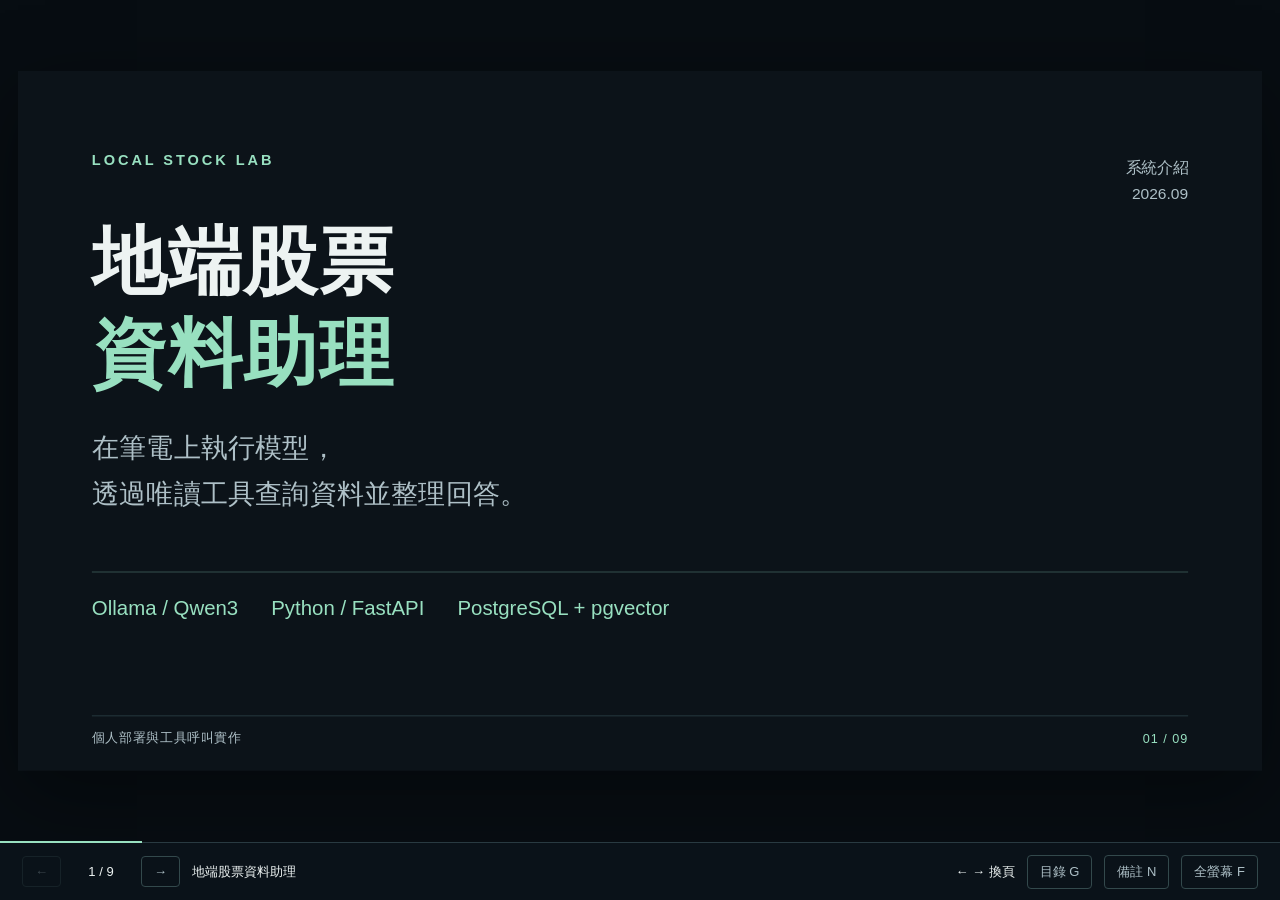
==== assets/system-slides.html @ 60985828 "Update slides for local PostgreSQL pgvector" ====
<!doctype html>
<html lang="zh-Hant">
<head>
<meta charset="utf-8">
<meta name="viewport" content="width=device-width, initial-scale=1">
<meta name="description" content="Local Stock Lab 系統介紹：地端模型、本機 PostgreSQL 快照、工具呼叫與實測結果。">
<title>Local Stock Lab｜系統介紹</title>
<style>
:root{color-scheme:dark;--bg:#0c1319;--surface:#121f27;--ink:#edf3f2;--muted:#aec0c7;--green:#98e0c0;--line:#36504e;--gold:#f2d093}
*{box-sizing:border-box}body{margin:0;background:#070d12;color:var(--ink);font-family:"Segoe UI","Microsoft JhengHei",sans-serif;overflow:hidden}button,a{font:inherit}button{cursor:pointer}button:focus-visible,a:focus-visible{outline:3px solid var(--gold);outline-offset:4px}#viewport{height:calc(100dvh - 58px);display:flex;align-items:center;justify-content:center;padding:18px}#frame{position:relative;flex-shrink:0}#deck{position:absolute;left:0;top:0;width:1280px;height:720px;transform-origin:top left;background:var(--bg);overflow:hidden;box-shadow:0 24px 80px #0006}.slide{position:absolute;inset:0;padding:58px 76px 52px;display:none;overflow:hidden}.slide.active{display:block}.slide h1,.slide h2,.slide h3,.slide p{margin:0}h1{font-size:76px;line-height:1.25;letter-spacing:2px;font-weight:600}h2{font-size:44px;line-height:1.3;font-weight:600;letter-spacing:.5px}h3{font-size:25px;font-weight:600;line-height:1.5}.lead{font-size:23px;line-height:1.7;color:var(--muted);margin-top:18px!important}.kicker{font-size:15px;color:var(--green);letter-spacing:3px;margin-bottom:23px!important;font-weight:600}.accent{color:var(--green)}.muted{color:var(--muted)}.footer{position:absolute;left:76px;right:76px;bottom:25px;display:flex;justify-content:space-between;align-items:center;color:var(--muted);font-size:13px;letter-spacing:1px;border-top:1px solid #26383e;padding-top:13px}.footer .num{color:var(--green)}.content{margin-top:36px}.two{display:grid;grid-template-columns:1fr 1fr;gap:64px}.rule{border-top:1px solid var(--line);padding-top:21px}.body{font-size:22px;line-height:1.8}.small{font-size:17px;line-height:1.7;color:var(--muted)}.caption{font-size:16px;color:var(--muted);line-height:1.6}.cover{padding-top:83px}.cover h1{margin-top:48px}.cover .subtitle{font-size:28px;color:var(--muted);line-height:1.7;margin-top:26px}.cover .stack{margin-top:56px;border-top:1px solid var(--line);padding-top:25px;display:flex;gap:34px;font-size:21px;color:var(--green)}.cover .edition{position:absolute;right:76px;top:86px;font-size:16px;color:var(--muted);text-align:right;line-height:1.7}table{width:100%;border-collapse:collapse;font-size:22px;line-height:1.5}th{text-align:left;font-size:16px;font-weight:400;color:var(--muted);padding:0 16px 15px 0;border-bottom:1px solid var(--line)}td{padding:21px 16px 21px 0;border-bottom:1px solid #253b40;vertical-align:top}td:first-child{color:var(--green);white-space:nowrap;font-weight:600}.data-flow{display:grid;grid-template-columns:1fr 100px 1fr;align-items:center;gap:22px;margin-top:44px}.data-flow h3{font-size:30px}.data-flow .arrow{text-align:center;font-size:44px;color:var(--green)}.data-flow .phase{font-size:17px;color:var(--green);margin-bottom:12px}.data-flow .body{margin-top:18px}.data-stats{display:flex;gap:58px;margin-top:44px;padding-top:23px;border-top:1px solid var(--line)}.data-stats strong{font-size:41px;font-weight:500;color:var(--green)}.data-stats span{display:block;font-size:17px;color:var(--muted);margin-top:3px}.flow{display:grid;grid-template-columns:1fr 50px 1fr 50px 1fr 50px 1fr;align-items:center;margin-top:63px}.flow .node{border-top:3px solid var(--green);border-bottom:1px solid var(--line);padding:24px 0;min-height:136px}.flow .node strong{display:block;font-size:26px}.flow .node span{display:block;font-size:18px;color:var(--muted);margin-top:12px}.flow .arrow{font-size:30px;text-align:center;color:var(--green)}.loop-back{margin:25px 0 0 285px;border-bottom:1px solid var(--line);padding-bottom:18px;font-size:21px;color:var(--green)}.flow-notes{display:flex;gap:70px;margin-top:35px;font-size:19px;line-height:1.75;color:var(--muted)}.question{font-size:27px;line-height:1.6;padding:20px 0;border-bottom:1px solid var(--line);color:var(--green)}.tool-demo{display:grid;grid-template-columns:1.05fr 1fr;gap:56px;margin-top:28px}pre{margin:0;font-family:Consolas,"Microsoft JhengHei",monospace;font-size:20px;line-height:1.8;white-space:pre-wrap;overflow-wrap:anywhere}.code-label{font-size:16px;color:var(--muted);margin-bottom:13px}.steps{list-style:none;padding:0;margin:0;counter-reset:step}.steps li{position:relative;padding:0 0 18px 44px;font-size:21px;line-height:1.6;counter-increment:step}.steps li::before{content:counter(step,decimal-leading-zero);position:absolute;left:0;top:2px;font-size:17px;color:var(--green)}.formula{margin-top:27px;font-size:22px;border-top:1px solid var(--line);padding-top:17px}.checks{list-style:none;padding:0;margin:24px 0 0}.checks li{padding:15px 0;border-bottom:1px solid #253b40;font-size:22px;line-height:1.5}.checks strong{color:var(--green);font-weight:500}.guard-note{margin-top:28px;font-size:18px;line-height:1.6;color:var(--muted)}.results{display:grid;grid-template-columns:1.4fr 1fr;gap:70px;margin-top:38px}.bars{display:grid;gap:26px}.bar-row{display:grid;grid-template-columns:150px 1fr 88px;gap:16px;align-items:center;font-size:20px}.bar-track{height:20px;background:#223333}.bar-fill{height:100%;background:var(--green)}.bar-value{color:var(--green);text-align:right;font-variant-numeric:tabular-nums}.axis{display:flex;justify-content:space-between;margin-left:166px;margin-right:104px;font-size:14px;color:var(--muted)}.metric{padding:17px 0;border-top:1px solid var(--line)}.metric strong{font-size:42px;color:var(--green);font-weight:500}.metric span{font-size:20px;margin-left:12px}.metric p{font-size:17px;color:var(--muted);margin-top:7px}.results-note{margin-top:29px;font-size:17px;line-height:1.6;color:var(--muted)}.demo-list{margin-top:26px}.demo-item{display:grid;grid-template-columns:48px 155px 1fr;gap:16px;padding:24px 0;border-bottom:1px solid var(--line);align-items:start}.demo-item .index{color:var(--green);font-size:22px}.demo-item h3{font-size:24px}.demo-item p{font-size:22px;line-height:1.5}.demo-item small{display:block;color:var(--muted);font-size:17px;margin-top:9px}.demo-actions{display:flex;gap:18px;align-items:center;margin-top:30px}.demo-actions a,.demo-actions button{display:inline-block;border:1px solid var(--green);color:var(--green);background:transparent;padding:12px 23px;font-size:18px;text-decoration:none;border-radius:3px}.demo-actions a.primary{background:var(--green);color:#102a23}.status-message{font-size:16px;color:var(--muted)}.roadmap td{font-size:21px;padding:18px 12px 18px 0}.closing{font-size:25px;color:var(--green);margin-top:27px!important}.slide-note{display:none}
#toolbar{position:fixed;bottom:0;left:0;right:0;height:58px;border-top:1px solid #293a41;background:#0a1219;display:flex;align-items:center;justify-content:space-between;padding:0 22px;gap:15px;font-size:13px;z-index:4}#toolbar .group{display:flex;align-items:center;gap:12px}#toolbar button{background:transparent;color:var(--muted);border:1px solid #33494c;border-radius:4px;padding:7px 12px;font-size:13px}#toolbar button:hover{color:var(--green);border-color:var(--green)}#toolbar button:disabled{opacity:.3;cursor:default}#counter{font-variant-numeric:tabular-nums;min-width:56px;text-align:center}#progress{position:fixed;bottom:57px;left:0;height:2px;background:var(--green);z-index:5;transition:width .15s}#notes{position:fixed;bottom:58px;left:0;right:0;height:185px;padding:18px 30px;background:#142129;border-top:1px solid #3b5e56;overflow:auto;z-index:3;line-height:1.8;font-size:15px}#notes h3{font-size:15px;color:var(--green);margin:0 0 6px}#notes p{margin:0;max-width:1150px}#note-source{font-size:12px;color:var(--muted);margin-top:7px!important}body.notes-open #viewport{height:calc(100dvh - 243px)}#overview{position:fixed;inset:0 0 58px;background:#0b151bf5;z-index:6;padding:40px max(30px,calc((100vw - 1000px)/2));overflow:auto}#overview h2{font-size:25px;margin:0 0 25px}#overview-grid{display:grid;grid-template-columns:1fr 1fr;gap:12px}#overview-grid button{background:#15242b;border:1px solid #36504e;color:var(--ink);text-align:left;padding:23px;font-size:18px;line-height:1.5}#overview-grid button span{color:var(--green);margin-right:17px}#overview-grid button[aria-current=true]{border-color:var(--green)}[hidden]{display:none!important}@media(prefers-reduced-motion:reduce){#progress{transition:none}}@media(max-width:700px){#toolbar{padding:0 10px;gap:5px}.shortcut-hint,#slide-label{display:none}#toolbar .group{gap:6px}#toolbar button{padding:7px 9px}#overview-grid{grid-template-columns:1fr}}
@media print{@page{size:landscape;margin:0}body{background:white;overflow:visible}#viewport{display:block;height:auto!important;padding:0}#frame{width:auto!important;height:auto!important}#deck{position:static;transform:none!important;box-shadow:none;width:auto;height:auto;overflow:visible}.slide{position:relative;display:block!important;width:1280px;height:720px;break-after:page;page-break-after:always;print-color-adjust:exact;-webkit-print-color-adjust:exact;background:var(--bg)}.slide:last-child{break-after:auto}#toolbar,#progress,#notes,#overview{display:none!important}.demo-actions{display:none}}
.flow{grid-template-columns:1fr 60px 1fr 60px 1fr;margin-top:36px}.flow .node{min-height:110px;padding:19px 0}.tool-branch{width:336px;margin-left:396px;text-align:center}.tool-branch .connector{font-size:28px;color:var(--green);line-height:1.3}.tool-branch strong{display:block;font-size:23px;margin-top:5px}.tool-branch span{font-size:17px;color:var(--muted)}.flow-notes{margin-top:23px;font-size:18px}
</style>
</head>
<body>
<main id="viewport" aria-label="系統介紹投影片"><div id="frame"><div id="deck">

<section class="slide cover active" data-title="地端股票資料助理" aria-label="第1頁 地端股票資料助理">
  <p class="kicker">LOCAL STOCK LAB</p><div class="edition">系統介紹<br>2026.09</div>
  <h1>地端股票<br><span class="accent">資料助理</span></h1>
  <p class="subtitle">在筆電上執行模型，<br>透過唯讀工具查詢資料並整理回答。</p>
  <div class="stack"><span>Ollama / Qwen3</span><span>Python / FastAPI</span><span>PostgreSQL + pgvector</span></div>
  <div class="footer"><span>個人部署與工具呼叫實作</span><span class="num">01 / 09</span></div>
  <aside class="slide-note" data-source="README.md；docs/ARCHITECTURE.md">這個專案以我自己的股票資料為例，驗證在一般筆電上部署 LLM 並整合工具的完整流程。模型負責選擇工具與說明，查詢與數字計算由 Python 完成。這是個人實作驗證，企業上線經驗可以另外介紹。整份約5–7分鐘，現場 demo 另留2分鐘。</aside>
</section>

<section class="slide" data-title="系統功能" aria-label="第2頁 系統功能">
  <h2>系統功能</h2><p class="lead">用自然語言提問，查看實際查詢結果與資料來源。</p>
  <table class="content"><thead><tr><th style="width:21%">功能</th><th style="width:45%">使用者問題</th><th>執行方式</th></tr></thead><tbody>
    <tr><td>行情查詢</td><td>台積電最近五個交易日的收盤價？</td><td>依代號與日期查詢</td></tr>
    <tr><td>期間比較</td><td>比較兩檔股票的期間價格變化</td><td>對齊共同交易日，再計算</td></tr>
    <tr><td>新聞整理</td><td>搜尋記憶體相關新聞並摘要</td><td>關鍵字檢索，附來源 ID</td></tr>
    <tr><td>資料不足</td><td>查詢快照範圍以外的日期</td><td>回報缺漏，不替換日期</td></tr>
  </tbody></table>
  <div class="footer"><span>每題獨立對話；歷史快照資料</span><span class="num">02 / 09</span></div>
  <aside class="slide-note" data-source="src/tools.py；src/agent.py">四個使用情境都透過同一套 agent loop 執行。除了這些功能，還有 find_stocks 可以把股票名稱轉成代號。新聞目前是關鍵字與股票標籤篩選；不要將它介紹為向量 RAG。介面保留工具名稱、參數、結果與耗時，方便核對。</aside>
</section>

<section class="slide" data-title="原始資料與本機資料庫" aria-label="第3頁 原始資料與本機資料庫">
  <h2>原始資料與本機資料庫</h2><p class="lead">準備階段取得資料，現場只查筆電上的快照。</p>
  <div class="data-flow">
    <div><p class="phase">準備階段 · 需要連線</p><h3>PostgreSQL</h3><p class="body">保存原始股票與新聞資料<br>Python 以唯讀交易匯出限定範圍</p></div>
    <div class="arrow" aria-label="匯出">→</div>
    <div><p class="phase">展示階段 · 本機執行</p><h3 class="accent">PostgreSQL + pgvector</h3><p class="body">WSL Docker 保存本機快照<br>Agent 不連回遠端資料庫</p></div>
  </div>
  <div class="data-stats"><div><strong>8</strong><span>檔股票</span></div><div><strong>989</strong><span>筆行情</span></div><div><strong>300</strong><span>則新聞</span></div><div><strong style="font-size:31px;line-height:1.65">2026-09-21</strong><span>行情截止日期</span></div></div>
  <div class="footer"><span>快照建立於 2026-09-22；資料檔與密碼不納入 Git</span><span class="num">03 / 09</span></div>
  <aside class="slide-note" data-source="scripts/export_snapshot.py；scripts/setup-postgres.py；docs/POSTGRES.md">Agent 現在查詢筆電上的 PostgreSQL 17，已啟用 pgvector 0.8.6。遠端原始資料庫未修改。限定範圍的快照匯入本機 WSL Docker，保留原快照作為備援。pgvector 已驗證距離運算，但尚未建立新聞 embedding，新聞仍採關鍵字搜尋。套件、模型與網頁資源都在本機，但整機斷網演練仍需實際確認。</aside>
</section>

<section class="slide" data-title="系統架構" aria-label="第4頁 系統架構">
  <h2>系統架構</h2><p class="lead">模型選工具，程式執行查詢，再把結果交回模型。</p>
  <div class="flow" role="img" aria-label="網頁介面經由 Python Agent 呼叫 Ollama，Agent 驗證並執行 PostgreSQL 工具；查詢結果回到模型，再回傳回答至介面">
    <div class="node"><strong>網頁介面</strong><span>問題、回答、工具紀錄</span></div><span class="arrow">↔</span>
    <div class="node"><strong>Python Agent</strong><span>FastAPI / 訊息迴圈</span></div><span class="arrow">↔</span>
    <div class="node"><strong>Ollama</strong><span>Qwen3 4B Instruct</span></div>
  </div>
  <div class="tool-branch"><div class="connector">↕</div><strong>唯讀工具 ↔ PostgreSQL</strong><span>Agent 驗證參數，再執行查詢</span></div>
  <div class="flow-notes"><p>網頁與模型服務皆綁定 localhost<br>程式使用本機唯讀資料庫帳號</p><p>每次查詢最多 5 輪<br>介面即時顯示工具事件</p></div>
  <div class="footer"><span>最終回答整段顯示；工具事件透過 NDJSON 傳遞</span><span class="num">04 / 09</span></div>
  <aside class="slide-note" data-source="src/app.py；src/agent.py；src/postgres_tools.py；scripts/start.ps1">模型不直接存取資料庫。它回傳工具名稱與 JSON 參數，Python 決定是否允許執行，再透過固定 SQL 查本機 PostgreSQL。role=tool 的結果加入訊息後，才交回模型產生回答。Ollama 的雲端功能已關閉。這裡沒有導入額外 agent 框架，目的是直接掌握訊息、工具和停止條件。</aside>
</section>

<section class="slide" data-title="一次工具呼叫的流程" aria-label="第5頁 一次工具呼叫的流程">
  <h2>一次工具呼叫的流程</h2><p class="question">「比較 2330 和 2303 在指定期間的價格變化。」</p>
  <div class="tool-demo">
    <div><div class="code-label">模型回傳工具名稱與參數</div><pre><span class="accent">compare_stocks</span>({
  "tickers": ["2330", "2303"],
  "start_date": "2026-09-01",
  "end_date": "2026-09-21"
})</pre></div>
    <ol class="steps"><li>驗證代號、日期與工具白名單</li><li>查出兩檔股票的共同交易日</li><li>用首尾收盤價計算價格變化</li><li>模型依工具結果整理回答</li></ol>
  </div>
  <p class="formula"><span class="accent">價格變動 %</span> =（期末收盤價 ÷ 期初收盤價 − 1）× 100</p>
  <div class="footer"><span>價格還原方式未驗證；結果不代表含息總報酬</span><span class="num">05 / 09</span></div>
  <aside class="slide-note" data-source="src/tools.py：compare_stocks；src/agent.py">共同交易日很重要，否則可能拿不同日期比較。開發時曾發現模型誤用最近五筆行情代表整個指定期間，因此對部分價格比較問句加入檢查：若沒有使用 compare_stocks，就要求修正。這項規則有明確的語句涵蓋範圍，不能宣稱所有問法都已驗證。</aside>
</section>

<section class="slide" data-title="執行限制與回答檢查" aria-label="第6頁 執行限制與回答檢查">
  <h2>執行限制與回答檢查</h2><p class="lead">把可控的查詢規則放在程式中，保留核對依據。</p>
  <div class="two content"><div class="rule"><h3>工具執行</h3><ul class="checks"><li><strong>4 個工具白名單</strong>，使用固定參數化 SQL</li><li>PostgreSQL 唯讀帳號與交易</li><li>限制日期、筆數與工具呼叫輪數</li><li>一次只處理一個問題</li></ul></div>
  <div class="rule"><h3>回答完整性</h3><ul class="checks"><li>期間比較需取得比較工具結果</li><li>新聞摘要需包含來源 ID</li><li>缺漏時要求模型修正，超限即停止</li><li>保留工具結果供人工核對</li></ul></div></div>
  <p class="guard-note">這些檢查有助於攔截特定錯誤；來源正確性與摘要語意仍需核對。</p>
  <div class="footer"><span>新聞視為不可信資料；提示詞約束不是完整的注入防護</span><span class="num">06 / 09</span></div>
  <aside class="slide-note" data-source="src/tools.py；src/agent.py；tests/test_agent.py">將模型的自由度限制在工具選擇與文字整理。模型不能執行任意 SQL 或 shell 指令。新聞來源 ID 的檢查只確認是否附來源，不代表每個敘述都完全正確；參數化 SQL 也不等同於企業權限管理。正式環境仍要補登入、資料授權與稽核。</aside>
</section>

<section class="slide" data-title="筆電實測結果" aria-label="第7頁 筆電實測結果">
  <h2>筆電實測結果</h2><p class="lead">Qwen3 4B Instruct · RTX 4070 Laptop · 8 GB VRAM</p>
  <div class="results"><div><div class="bars" role="img" aria-label="PostgreSQL 四題總耗時：行情6.86秒、比較3.23秒、新聞4.54秒、資料不足2.45秒，橫軸0到8秒">
    <div class="bar-row"><span>行情查詢</span><div class="bar-track"><div class="bar-fill" style="width:85.75%"></div></div><span class="bar-value">6.86 秒</span></div>
    <div class="bar-row"><span>雙股比較</span><div class="bar-track"><div class="bar-fill" style="width:40.375%"></div></div><span class="bar-value">3.23 秒</span></div>
    <div class="bar-row"><span>新聞摘要</span><div class="bar-track"><div class="bar-fill" style="width:56.75%"></div></div><span class="bar-value">4.54 秒</span></div>
    <div class="bar-row"><span>資料不足</span><div class="bar-track"><div class="bar-fill" style="width:30.625%"></div></div><span class="bar-value">2.45 秒</span></div>
    <div class="axis"><span>0</span><span>8 秒</span></div>
  </div><p class="results-note">2026-09-22 PostgreSQL 單次觀察值<br>非平均值、P95 或多使用者負載結果</p></div>
  <div><div class="metric"><strong>100%</strong><span>GPU 載入</span><p>模型約占 3.9 GB；上下文 8,192 tokens</p></div><div class="metric"><strong>30</strong><span>項自動測試通過</span><p>工具、日期計算、錯誤與迴圈控制</p></div><div class="metric"><strong>4</strong><span>個真模型案例</span><p>核對工具結果、回答與資料缺漏處理</p></div></div></div>
  <div class="footer"><span>資料來源：本機測試紀錄；Ollama 0.34.2</span><span class="num">07 / 09</span></div>
  <aside class="slide-note" data-source="docs/POSTGRES.md；docs/local-results/smoke-results.json">這是切換 PostgreSQL 後的四個真模型案例，並非資料庫速度基準；包含模型推論與工具執行總耗時。另有9組跨資料庫查詢一致性、唯讀權限與 pgvector 距離運算檢查通過。3.9 GB 是 Ollama 回報的模型載入量，不包含桌面與其他程式的顯存。使用的是 Q4_K_M 量化權重。測試包含模擬模型的單元測試，以及真模型 demo；仍不能把4個案例視為全面品質評估。服務停止後重新啟動也已驗證，尚未做整台 Windows 重啟與關閉網路介面的演練。</aside>
</section>

<section class="slide" data-title="現場展示" aria-label="第8頁 現場展示">
  <h2>現場展示</h2><p class="lead">先看答案，再展開工具結果核對。</p>
  <div class="demo-list"><div class="demo-item"><span class="index">01</span><h3>查行情</h3><div><p>「台積電最近五個交易日的收盤價？」</p><small>核對代號、五筆資料與截止日期</small></div></div>
  <div class="demo-item"><span class="index">02</span><h3>比較價格</h3><div><p>「比較 2330 和 2303 的期間價格變化。」</p><small>查看共同交易日與程式計算結果</small></div></div>
  <div class="demo-item"><span class="index">03</span><h3>資料不足</h3><div><p>「查詢 2330 在 2030-01-01 的收盤價。」</p><small>確認沒有拿其他日期代替</small></div></div></div>
  <div class="demo-actions"><a class="primary" href="http://127.0.0.1:8765/" target="_blank" rel="noopener">開啟本機 Demo ↗</a><button id="copy-question" type="button">複製比較題目</button><span id="copy-status" class="status-message" aria-live="polite">先以 start-demo.cmd 啟動服務</span></div>
  <div class="footer"><span>時間足夠時，再展示新聞摘要與來源完整性檢查</span><span class="num">08 / 09</span></div>
  <aside class="slide-note" data-source="docs/DEMO.md；assets/app.js">可從這頁開啟已啟動的 demo。示範先跑查行情，再比較，最後展示資料不足。不要只講回答正確，請展開工具結果讓面試官看到模型實際使用的資料。若服務發生問題，本機 docs/local-results/demo-backup.html 保存先前實測結果；使用時明確說明是備援紀錄。回到投影片後按右鍵方向鍵繼續。</aside>
</section>

<section class="slide" data-title="目前範圍與後續擴充" aria-label="第9頁 目前範圍與後續擴充">
  <h2>目前範圍與後續擴充</h2><p class="lead">保留工具介面，逐步擴充資料與部署能力。</p>
  <table class="content roadmap"><thead><tr><th style="width:19%">面向</th><th style="width:39%">目前實作</th><th>後續方向</th></tr></thead><tbody>
    <tr><td>資料</td><td>本機 PostgreSQL + pgvector</td><td>資料更新排程與快照版本管理</td></tr>
    <tr><td>檢索</td><td>pgvector 已啟用；檢索仍採關鍵字</td><td>確認 embedding 模型，再接向量 RAG</td></tr>
    <tr><td>品質</td><td>固定案例與有限規則檢查</td><td>擴充評估集，檢查摘要與引用語意</td></tr>
    <tr><td>部署</td><td>單人、localhost、唯讀工具</td><td>登入、資料權限、稽核與負載測試</td></tr>
  </tbody></table>
  <p class="closing">這個專案驗證了本地推論與工具整合的完整流程。</p>
  <div class="footer"><span>原始碼：github.com/zunmatched/ollama_test</span><span class="num">09 / 09</span></div>
  <aside class="slide-note" data-source="README.md；docs/POSTGRES.md">本機 PostgreSQL 資料層已完成；下一步依需求補資料更新排程、資料新鮮度與權限管理。原始新聞雖有1024維向量，但還沒確認使用的 embedding 模型，不能直接混用。正式多人服務也需要排隊、監控和容量規劃。這份 demo 沒有宣稱即時行情、模型微調或企業級部署已完成。</aside>
</section>

</div></div></main>
<div id="progress" aria-hidden="true"></div>
<nav id="toolbar" aria-label="投影片控制"><div class="group"><button id="prev" type="button" aria-label="上一頁">←</button><span id="counter" aria-live="polite">1 / 9</span><button id="next" type="button" aria-label="下一頁">→</button><span id="slide-label">地端股票資料助理</span></div><div class="group"><span class="shortcut-hint">← → 換頁</span><button id="overview-toggle" type="button" aria-expanded="false">目錄 G</button><button id="notes-toggle" type="button" aria-expanded="false">備註 N</button><button id="fullscreen" type="button">全螢幕 F</button></div></nav>
<aside id="notes" hidden aria-label="講者備註"><h3 id="note-title">講者備註</h3><p id="note-text"></p><p id="note-source"></p></aside>
<section id="overview" hidden aria-label="投影片目錄"><h2>投影片目錄</h2><div id="overview-grid"></div></section>
<script>
(() => {
  const slides = [...document.querySelectorAll('.slide')];
  const byId = id => document.getElementById(id);
  let current = 0;
  function resize() {
    const viewport = byId('viewport');
    const scale = Math.max(.12, Math.min((viewport.clientWidth - 36) / 1280, (viewport.clientHeight - 36) / 720));
    byId('frame').style.width = `${1280 * scale}px`;
    byId('frame').style.height = `${720 * scale}px`;
    byId('deck').style.transform = `scale(${scale})`;
  }
  function show(index, writeHash = true) {
    current = Math.max(0, Math.min(slides.length - 1, index));
    slides.forEach((slide, i) => {slide.classList.toggle('active', i === current); slide.setAttribute('aria-hidden', String(i !== current)); slide.inert = i !== current;});
    const slide = slides[current], note = slide.querySelector('.slide-note');
    byId('counter').textContent = `${current + 1} / ${slides.length}`;
    byId('slide-label').textContent = slide.dataset.title;
    byId('note-title').textContent = `第 ${current + 1} 頁 · ${slide.dataset.title}`;
    byId('note-text').textContent = note.textContent;
    byId('note-source').textContent = `內容依據：${note.dataset.source}`;
    byId('prev').disabled = current === 0; byId('next').disabled = current === slides.length - 1;
    byId('progress').style.width = `${(current + 1) / slides.length * 100}%`;
    [...byId('overview-grid').children].forEach((button,i) => button.setAttribute('aria-current', String(i === current)));
    if(writeHash) history.replaceState(null, '', `#slide-${current + 1}`);
  }
  function toggleNotes() {
    const open = byId('notes').hidden;
    byId('notes').hidden = !open; document.body.classList.toggle('notes-open', open);
    byId('notes-toggle').setAttribute('aria-expanded', String(open)); resize();
  }
  function toggleOverview(force) {
    const open = typeof force === 'boolean' ? force : byId('overview').hidden;
    byId('overview').hidden = !open; byId('overview-toggle').setAttribute('aria-expanded', String(open));
    if(open) byId('overview-grid').children[current].focus();
  }
  async function fullscreen() {
    try {if(document.fullscreenElement) await document.exitFullscreen(); else await document.documentElement.requestFullscreen();}
    catch { byId('fullscreen').textContent = '請使用 F11'; }
  }
  slides.forEach((slide,i) => {
    const button = document.createElement('button'); button.type = 'button';
    const number = document.createElement('span'); number.textContent = String(i + 1).padStart(2,'0');
    button.append(number, document.createTextNode(slide.dataset.title));
    button.addEventListener('click', () => {show(i); toggleOverview(false); byId('overview-toggle').focus();});
    byId('overview-grid').append(button);
  });
  byId('prev').addEventListener('click', () => show(current - 1));
  byId('next').addEventListener('click', () => show(current + 1));
  byId('notes-toggle').addEventListener('click', toggleNotes);
  byId('overview-toggle').addEventListener('click', () => toggleOverview());
  byId('fullscreen').addEventListener('click', fullscreen);
  document.addEventListener('keydown', event => {
    if(event.ctrlKey || event.altKey || event.metaKey || /INPUT|TEXTAREA|SELECT/.test(event.target.tagName)) return;
    if(event.key === 'Escape') {toggleOverview(false); return;}
    if(!byId('overview').hidden && !['g','G'].includes(event.key)) return;
    if(['ArrowRight','PageDown','ArrowLeft','PageUp','Home','End',' '].includes(event.key)) {
      if(event.key === ' ' && /BUTTON|A/.test(event.target.tagName)) return;
      event.preventDefault();
      show(event.key === 'Home' ? 0 : event.key === 'End' ? slides.length - 1 : current + (['ArrowLeft','PageUp'].includes(event.key) ? -1 : 1));
    } else if(event.key.toLowerCase() === 'n') toggleNotes();
    else if(event.key.toLowerCase() === 'g') toggleOverview();
    else if(event.key.toLowerCase() === 'f') fullscreen();
  });
  byId('copy-question').addEventListener('click', async () => {
    const text = '比較 2330 和 2303 在 2026-09-01 至 2026-09-21 的價格變動百分比。';
    try {await navigator.clipboard.writeText(text); byId('copy-status').textContent = '已複製，可貼到 Demo 問題欄';}
    catch {byId('copy-status').textContent = '請使用 Demo 內的「比較價格」按鈕';}
  });
  window.addEventListener('resize', resize);
  window.addEventListener('hashchange', () => {const match = location.hash.match(/^#slide-(\d+)$/); if(match) show(Number(match[1])-1,false);});
  const initial = location.hash.match(/^#slide-(\d+)$/); show(initial ? Number(initial[1])-1 : 0); resize();
})();
</script>
</body></html>
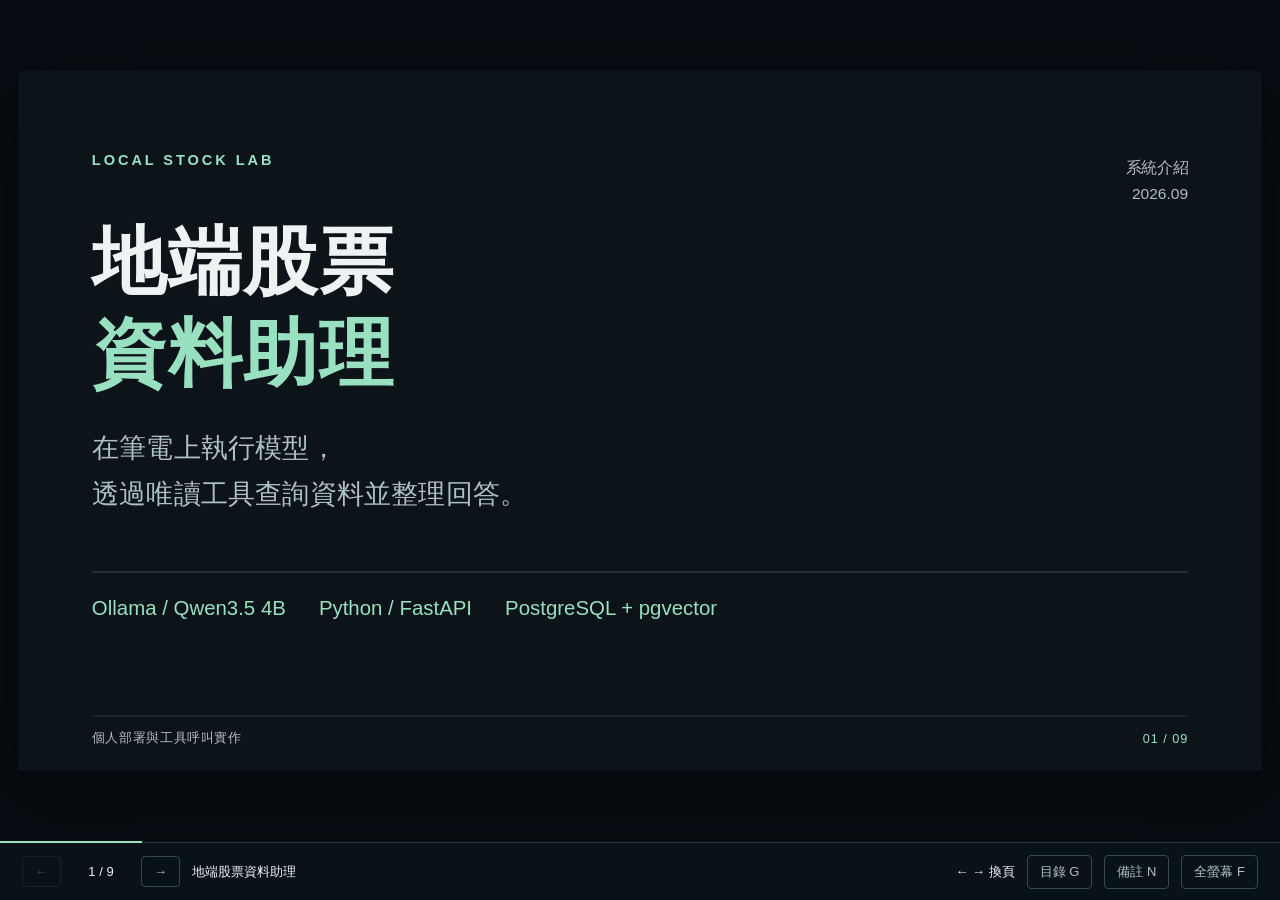
==== commit a07dfd2c: "Update presentation with Qwen3.5 benchmark" ====
--- a/assets/system-slides.html
+++ b/assets/system-slides.html
@@ -7,7 +7,7 @@
 <title>Local Stock Lab｜系統介紹</title>
 <style>
 :root{color-scheme:dark;--bg:#0c1319;--surface:#121f27;--ink:#edf3f2;--muted:#aec0c7;--green:#98e0c0;--line:#36504e;--gold:#f2d093}
-*{box-sizing:border-box}body{margin:0;background:#070d12;color:var(--ink);font-family:"Segoe UI","Microsoft JhengHei",sans-serif;overflow:hidden}button,a{font:inherit}button{cursor:pointer}button:focus-visible,a:focus-visible{outline:3px solid var(--gold);outline-offset:4px}#viewport{height:calc(100dvh - 58px);display:flex;align-items:center;justify-content:center;padding:18px}#frame{position:relative;flex-shrink:0}#deck{position:absolute;left:0;top:0;width:1280px;height:720px;transform-origin:top left;background:var(--bg);overflow:hidden;box-shadow:0 24px 80px #0006}.slide{position:absolute;inset:0;padding:58px 76px 52px;display:none;overflow:hidden}.slide.active{display:block}.slide h1,.slide h2,.slide h3,.slide p{margin:0}h1{font-size:76px;line-height:1.25;letter-spacing:2px;font-weight:600}h2{font-size:44px;line-height:1.3;font-weight:600;letter-spacing:.5px}h3{font-size:25px;font-weight:600;line-height:1.5}.lead{font-size:23px;line-height:1.7;color:var(--muted);margin-top:18px!important}.kicker{font-size:15px;color:var(--green);letter-spacing:3px;margin-bottom:23px!important;font-weight:600}.accent{color:var(--green)}.muted{color:var(--muted)}.footer{position:absolute;left:76px;right:76px;bottom:25px;display:flex;justify-content:space-between;align-items:center;color:var(--muted);font-size:13px;letter-spacing:1px;border-top:1px solid #26383e;padding-top:13px}.footer .num{color:var(--green)}.content{margin-top:36px}.two{display:grid;grid-template-columns:1fr 1fr;gap:64px}.rule{border-top:1px solid var(--line);padding-top:21px}.body{font-size:22px;line-height:1.8}.small{font-size:17px;line-height:1.7;color:var(--muted)}.caption{font-size:16px;color:var(--muted);line-height:1.6}.cover{padding-top:83px}.cover h1{margin-top:48px}.cover .subtitle{font-size:28px;color:var(--muted);line-height:1.7;margin-top:26px}.cover .stack{margin-top:56px;border-top:1px solid var(--line);padding-top:25px;display:flex;gap:34px;font-size:21px;color:var(--green)}.cover .edition{position:absolute;right:76px;top:86px;font-size:16px;color:var(--muted);text-align:right;line-height:1.7}table{width:100%;border-collapse:collapse;font-size:22px;line-height:1.5}th{text-align:left;font-size:16px;font-weight:400;color:var(--muted);padding:0 16px 15px 0;border-bottom:1px solid var(--line)}td{padding:21px 16px 21px 0;border-bottom:1px solid #253b40;vertical-align:top}td:first-child{color:var(--green);white-space:nowrap;font-weight:600}.data-flow{display:grid;grid-template-columns:1fr 100px 1fr;align-items:center;gap:22px;margin-top:44px}.data-flow h3{font-size:30px}.data-flow .arrow{text-align:center;font-size:44px;color:var(--green)}.data-flow .phase{font-size:17px;color:var(--green);margin-bottom:12px}.data-flow .body{margin-top:18px}.data-stats{display:flex;gap:58px;margin-top:44px;padding-top:23px;border-top:1px solid var(--line)}.data-stats strong{font-size:41px;font-weight:500;color:var(--green)}.data-stats span{display:block;font-size:17px;color:var(--muted);margin-top:3px}.flow{display:grid;grid-template-columns:1fr 50px 1fr 50px 1fr 50px 1fr;align-items:center;margin-top:63px}.flow .node{border-top:3px solid var(--green);border-bottom:1px solid var(--line);padding:24px 0;min-height:136px}.flow .node strong{display:block;font-size:26px}.flow .node span{display:block;font-size:18px;color:var(--muted);margin-top:12px}.flow .arrow{font-size:30px;text-align:center;color:var(--green)}.loop-back{margin:25px 0 0 285px;border-bottom:1px solid var(--line);padding-bottom:18px;font-size:21px;color:var(--green)}.flow-notes{display:flex;gap:70px;margin-top:35px;font-size:19px;line-height:1.75;color:var(--muted)}.question{font-size:27px;line-height:1.6;padding:20px 0;border-bottom:1px solid var(--line);color:var(--green)}.tool-demo{display:grid;grid-template-columns:1.05fr 1fr;gap:56px;margin-top:28px}pre{margin:0;font-family:Consolas,"Microsoft JhengHei",monospace;font-size:20px;line-height:1.8;white-space:pre-wrap;overflow-wrap:anywhere}.code-label{font-size:16px;color:var(--muted);margin-bottom:13px}.steps{list-style:none;padding:0;margin:0;counter-reset:step}.steps li{position:relative;padding:0 0 18px 44px;font-size:21px;line-height:1.6;counter-increment:step}.steps li::before{content:counter(step,decimal-leading-zero);position:absolute;left:0;top:2px;font-size:17px;color:var(--green)}.formula{margin-top:27px;font-size:22px;border-top:1px solid var(--line);padding-top:17px}.checks{list-style:none;padding:0;margin:24px 0 0}.checks li{padding:15px 0;border-bottom:1px solid #253b40;font-size:22px;line-height:1.5}.checks strong{color:var(--green);font-weight:500}.guard-note{margin-top:28px;font-size:18px;line-height:1.6;color:var(--muted)}.results{display:grid;grid-template-columns:1.4fr 1fr;gap:70px;margin-top:38px}.bars{display:grid;gap:26px}.bar-row{display:grid;grid-template-columns:150px 1fr 88px;gap:16px;align-items:center;font-size:20px}.bar-track{height:20px;background:#223333}.bar-fill{height:100%;background:var(--green)}.bar-value{color:var(--green);text-align:right;font-variant-numeric:tabular-nums}.axis{display:flex;justify-content:space-between;margin-left:166px;margin-right:104px;font-size:14px;color:var(--muted)}.metric{padding:17px 0;border-top:1px solid var(--line)}.metric strong{font-size:42px;color:var(--green);font-weight:500}.metric span{font-size:20px;margin-left:12px}.metric p{font-size:17px;color:var(--muted);margin-top:7px}.results-note{margin-top:29px;font-size:17px;line-height:1.6;color:var(--muted)}.demo-list{margin-top:26px}.demo-item{display:grid;grid-template-columns:48px 155px 1fr;gap:16px;padding:24px 0;border-bottom:1px solid var(--line);align-items:start}.demo-item .index{color:var(--green);font-size:22px}.demo-item h3{font-size:24px}.demo-item p{font-size:22px;line-height:1.5}.demo-item small{display:block;color:var(--muted);font-size:17px;margin-top:9px}.demo-actions{display:flex;gap:18px;align-items:center;margin-top:30px}.demo-actions a,.demo-actions button{display:inline-block;border:1px solid var(--green);color:var(--green);background:transparent;padding:12px 23px;font-size:18px;text-decoration:none;border-radius:3px}.demo-actions a.primary{background:var(--green);color:#102a23}.status-message{font-size:16px;color:var(--muted)}.roadmap td{font-size:21px;padding:18px 12px 18px 0}.closing{font-size:25px;color:var(--green);margin-top:27px!important}.slide-note{display:none}
+*{box-sizing:border-box}body{margin:0;background:#070d12;color:var(--ink);font-family:"Segoe UI","Microsoft JhengHei",sans-serif;overflow:hidden}button,a{font:inherit}button{cursor:pointer}button:focus-visible,a:focus-visible{outline:3px solid var(--gold);outline-offset:4px}#viewport{height:calc(100dvh - 58px);display:flex;align-items:center;justify-content:center;padding:18px}#frame{position:relative;flex-shrink:0}#deck{position:absolute;left:0;top:0;width:1280px;height:720px;transform-origin:top left;background:var(--bg);overflow:hidden;box-shadow:0 24px 80px #0006}.slide{position:absolute;inset:0;padding:58px 76px 52px;display:none;overflow:hidden}.slide.active{display:block}.slide h1,.slide h2,.slide h3,.slide p{margin:0}h1{font-size:76px;line-height:1.25;letter-spacing:2px;font-weight:600}h2{font-size:44px;line-height:1.3;font-weight:600;letter-spacing:.5px}h3{font-size:25px;font-weight:600;line-height:1.5}.lead{font-size:23px;line-height:1.7;color:var(--muted);margin-top:18px!important}.kicker{font-size:15px;color:var(--green);letter-spacing:3px;margin-bottom:23px!important;font-weight:600}.accent{color:var(--green)}.muted{color:var(--muted)}.footer{position:absolute;left:76px;right:76px;bottom:25px;display:flex;justify-content:space-between;align-items:center;color:var(--muted);font-size:13px;letter-spacing:1px;border-top:1px solid #26383e;padding-top:13px}.footer .num{color:var(--green)}.content{margin-top:36px}.two{display:grid;grid-template-columns:1fr 1fr;gap:64px}.rule{border-top:1px solid var(--line);padding-top:21px}.body{font-size:22px;line-height:1.8}.small{font-size:17px;line-height:1.7;color:var(--muted)}.caption{font-size:16px;color:var(--muted);line-height:1.6}.cover{padding-top:83px}.cover h1{margin-top:48px}.cover .subtitle{font-size:28px;color:var(--muted);line-height:1.7;margin-top:26px}.cover .stack{margin-top:56px;border-top:1px solid var(--line);padding-top:25px;display:flex;gap:34px;font-size:21px;color:var(--green)}.cover .edition{position:absolute;right:76px;top:86px;font-size:16px;color:var(--muted);text-align:right;line-height:1.7}table{width:100%;border-collapse:collapse;font-size:22px;line-height:1.5}th{text-align:left;font-size:16px;font-weight:400;color:var(--muted);padding:0 16px 15px 0;border-bottom:1px solid var(--line)}td{padding:21px 16px 21px 0;border-bottom:1px solid #253b40;vertical-align:top}td:first-child{color:var(--green);white-space:nowrap;font-weight:600}.data-flow{display:grid;grid-template-columns:1fr 100px 1fr;align-items:center;gap:22px;margin-top:44px}.data-flow h3{font-size:30px}.data-flow .arrow{text-align:center;font-size:44px;color:var(--green)}.data-flow .phase{font-size:17px;color:var(--green);margin-bottom:12px}.data-flow .body{margin-top:18px}.data-stats{display:flex;gap:58px;margin-top:44px;padding-top:23px;border-top:1px solid var(--line)}.data-stats strong{font-size:41px;font-weight:500;color:var(--green)}.data-stats span{display:block;font-size:17px;color:var(--muted);margin-top:3px}.flow{display:grid;grid-template-columns:1fr 50px 1fr 50px 1fr 50px 1fr;align-items:center;margin-top:63px}.flow .node{border-top:3px solid var(--green);border-bottom:1px solid var(--line);padding:24px 0;min-height:136px}.flow .node strong{display:block;font-size:26px}.flow .node span{display:block;font-size:18px;color:var(--muted);margin-top:12px}.flow .arrow{font-size:30px;text-align:center;color:var(--green)}.loop-back{margin:25px 0 0 285px;border-bottom:1px solid var(--line);padding-bottom:18px;font-size:21px;color:var(--green)}.flow-notes{display:flex;gap:70px;margin-top:35px;font-size:19px;line-height:1.75;color:var(--muted)}.question{font-size:27px;line-height:1.6;padding:20px 0;border-bottom:1px solid var(--line);color:var(--green)}.tool-demo{display:grid;grid-template-columns:1.05fr 1fr;gap:56px;margin-top:28px}pre{margin:0;font-family:Consolas,"Microsoft JhengHei",monospace;font-size:20px;line-height:1.8;white-space:pre-wrap;overflow-wrap:anywhere}.code-label{font-size:16px;color:var(--muted);margin-bottom:13px}.steps{list-style:none;padding:0;margin:0;counter-reset:step}.steps li{position:relative;padding:0 0 18px 44px;font-size:21px;line-height:1.6;counter-increment:step}.steps li::before{content:counter(step,decimal-leading-zero);position:absolute;left:0;top:2px;font-size:17px;color:var(--green)}.formula{margin-top:27px;font-size:22px;border-top:1px solid var(--line);padding-top:17px}.checks{list-style:none;padding:0;margin:24px 0 0}.checks li{padding:15px 0;border-bottom:1px solid #253b40;font-size:22px;line-height:1.5}.checks strong{color:var(--green);font-weight:500}.guard-note{margin-top:28px;font-size:18px;line-height:1.6;color:var(--muted)}.results{display:grid;grid-template-columns:1.4fr 1fr;gap:70px;margin-top:38px}.bars{display:grid;gap:26px}.bar-row{display:grid;grid-template-columns:150px 1fr 88px;gap:16px;align-items:center;font-size:20px}.bar-track{height:20px;background:#223333}.bar-fill{height:100%;background:var(--green)}.bar-value{color:var(--green);text-align:right;font-variant-numeric:tabular-nums}.axis{display:flex;justify-content:space-between;margin-left:166px;margin-right:104px;font-size:14px;color:var(--muted)}.metric{padding:17px 0;border-top:1px solid var(--line)}.metric strong{font-size:42px;color:var(--green);font-weight:500}.metric span{font-size:20px;margin-left:12px}.metric p{font-size:17px;color:var(--muted);margin-top:7px}.results-note{margin-top:38px;font-size:17px;line-height:1.6;color:var(--muted)}.demo-list{margin-top:26px}.demo-item{display:grid;grid-template-columns:48px 155px 1fr;gap:16px;padding:24px 0;border-bottom:1px solid var(--line);align-items:start}.demo-item .index{color:var(--green);font-size:22px}.demo-item h3{font-size:24px}.demo-item p{font-size:22px;line-height:1.5}.demo-item small{display:block;color:var(--muted);font-size:17px;margin-top:9px}.demo-actions{display:flex;gap:18px;align-items:center;margin-top:30px}.demo-actions a,.demo-actions button{display:inline-block;border:1px solid var(--green);color:var(--green);background:transparent;padding:12px 23px;font-size:18px;text-decoration:none;border-radius:3px}.demo-actions a.primary{background:var(--green);color:#102a23}.status-message{font-size:16px;color:var(--muted)}.roadmap td{font-size:21px;padding:18px 12px 18px 0}.closing{font-size:25px;color:var(--green);margin-top:27px!important}.slide-note{display:none}
 #toolbar{position:fixed;bottom:0;left:0;right:0;height:58px;border-top:1px solid #293a41;background:#0a1219;display:flex;align-items:center;justify-content:space-between;padding:0 22px;gap:15px;font-size:13px;z-index:4}#toolbar .group{display:flex;align-items:center;gap:12px}#toolbar button{background:transparent;color:var(--muted);border:1px solid #33494c;border-radius:4px;padding:7px 12px;font-size:13px}#toolbar button:hover{color:var(--green);border-color:var(--green)}#toolbar button:disabled{opacity:.3;cursor:default}#counter{font-variant-numeric:tabular-nums;min-width:56px;text-align:center}#progress{position:fixed;bottom:57px;left:0;height:2px;background:var(--green);z-index:5;transition:width .15s}#notes{position:fixed;bottom:58px;left:0;right:0;height:185px;padding:18px 30px;background:#142129;border-top:1px solid #3b5e56;overflow:auto;z-index:3;line-height:1.8;font-size:15px}#notes h3{font-size:15px;color:var(--green);margin:0 0 6px}#notes p{margin:0;max-width:1150px}#note-source{font-size:12px;color:var(--muted);margin-top:7px!important}body.notes-open #viewport{height:calc(100dvh - 243px)}#overview{position:fixed;inset:0 0 58px;background:#0b151bf5;z-index:6;padding:40px max(30px,calc((100vw - 1000px)/2));overflow:auto}#overview h2{font-size:25px;margin:0 0 25px}#overview-grid{display:grid;grid-template-columns:1fr 1fr;gap:12px}#overview-grid button{background:#15242b;border:1px solid #36504e;color:var(--ink);text-align:left;padding:23px;font-size:18px;line-height:1.5}#overview-grid button span{color:var(--green);margin-right:17px}#overview-grid button[aria-current=true]{border-color:var(--green)}[hidden]{display:none!important}@media(prefers-reduced-motion:reduce){#progress{transition:none}}@media(max-width:700px){#toolbar{padding:0 10px;gap:5px}.shortcut-hint,#slide-label{display:none}#toolbar .group{gap:6px}#toolbar button{padding:7px 9px}#overview-grid{grid-template-columns:1fr}}
 @media print{@page{size:landscape;margin:0}body{background:white;overflow:visible}#viewport{display:block;height:auto!important;padding:0}#frame{width:auto!important;height:auto!important}#deck{position:static;transform:none!important;box-shadow:none;width:auto;height:auto;overflow:visible}.slide{position:relative;display:block!important;width:1280px;height:720px;break-after:page;page-break-after:always;print-color-adjust:exact;-webkit-print-color-adjust:exact;background:var(--bg)}.slide:last-child{break-after:auto}#toolbar,#progress,#notes,#overview{display:none!important}.demo-actions{display:none}}
 .flow{grid-template-columns:1fr 60px 1fr 60px 1fr;margin-top:36px}.flow .node{min-height:110px;padding:19px 0}.tool-branch{width:336px;margin-left:396px;text-align:center}.tool-branch .connector{font-size:28px;color:var(--green);line-height:1.3}.tool-branch strong{display:block;font-size:23px;margin-top:5px}.tool-branch span{font-size:17px;color:var(--muted)}.flow-notes{margin-top:23px;font-size:18px}
@@ -20,7 +20,7 @@
   <p class="kicker">LOCAL STOCK LAB</p><div class="edition">系統介紹<br>2026.09</div>
   <h1>地端股票<br><span class="accent">資料助理</span></h1>
   <p class="subtitle">在筆電上執行模型，<br>透過唯讀工具查詢資料並整理回答。</p>
-  <div class="stack"><span>Ollama / Qwen3</span><span>Python / FastAPI</span><span>PostgreSQL + pgvector</span></div>
+  <div class="stack"><span>Ollama / Qwen3.5 4B</span><span>Python / FastAPI</span><span>PostgreSQL + pgvector</span></div>
   <div class="footer"><span>個人部署與工具呼叫實作</span><span class="num">01 / 09</span></div>
   <aside class="slide-note" data-source="README.md；docs/ARCHITECTURE.md">這個專案以我自己的股票資料為例，驗證在一般筆電上部署 LLM 並整合工具的完整流程。模型負責選擇工具與說明，查詢與數字計算由 Python 完成。這是個人實作驗證，企業上線經驗可以另外介紹。整份約5–7分鐘，現場 demo 另留2分鐘。</aside>
 </section>
@@ -37,16 +37,13 @@
   <aside class="slide-note" data-source="src/tools.py；src/agent.py">四個使用情境都透過同一套 agent loop 執行。除了這些功能，還有 find_stocks 可以把股票名稱轉成代號。新聞目前是關鍵字與股票標籤篩選；不要將它介紹為向量 RAG。介面保留工具名稱、參數、結果與耗時，方便核對。</aside>
 </section>
 
-<section class="slide" data-title="原始資料與本機資料庫" aria-label="第3頁 原始資料與本機資料庫">
-  <h2>原始資料與本機資料庫</h2><p class="lead">準備階段取得資料，現場只查筆電上的快照。</p>
-  <div class="data-flow">
-    <div><p class="phase">準備階段 · 需要連線</p><h3>PostgreSQL</h3><p class="body">保存原始股票與新聞資料<br>Python 以唯讀交易匯出限定範圍</p></div>
-    <div class="arrow" aria-label="匯出">→</div>
-    <div><p class="phase">展示階段 · 本機執行</p><h3 class="accent">PostgreSQL + pgvector</h3><p class="body">WSL Docker 保存本機快照<br>Agent 不連回遠端資料庫</p></div>
-  </div>
-  <div class="data-stats"><div><strong>8</strong><span>檔股票</span></div><div><strong>989</strong><span>筆行情</span></div><div><strong>300</strong><span>則新聞</span></div><div><strong style="font-size:31px;line-height:1.65">2026-09-21</strong><span>行情截止日期</span></div></div>
-  <div class="footer"><span>快照建立於 2026-09-22；資料檔與密碼不納入 Git</span><span class="num">03 / 09</span></div>
-  <aside class="slide-note" data-source="scripts/export_snapshot.py；scripts/setup-postgres.py；docs/POSTGRES.md">Agent 現在查詢筆電上的 PostgreSQL 17，已啟用 pgvector 0.8.6。遠端原始資料庫未修改。限定範圍的快照匯入本機 WSL Docker，保留原快照作為備援。pgvector 已驗證距離運算，但尚未建立新聞 embedding，新聞仍採關鍵字搜尋。套件、模型與網頁資源都在本機，但整機斷網演練仍需實際確認。</aside>
+<section class="slide" data-title="展示資料範圍" aria-label="第3頁 展示資料範圍">
+  <h2>展示資料範圍</h2><p class="lead">這份 Demo 使用有限的本機市場資料快照。</p>
+  <div class="two content"><div class="rule"><h3>可查股票</h3><p class="body">2002 中鋼　2303 聯電<br>2330 台積電　2337 旺宏<br>2344 華邦電　2408 南亞科<br>2454 聯發科　8046 南電</p></div>
+  <div class="rule"><h3>資料內容</h3><p class="body">989 筆歷史行情<br>300 則新聞<br>行情截止 2026-09-21</p></div></div>
+  <p class="guard-note">例如 0050 尚未匯入。系統會先查核標的，再清楚回報資料缺漏。</p>
+  <div class="footer"><span>本機 PostgreSQL + pgvector；新聞目前使用關鍵字查詢</span><span class="num">03 / 09</span></div>
+  <aside class="slide-note" data-source="scripts/setup-postgres.py；scripts/verify_postgres.py；src/agent.py">這頁交代 demo 的資料範圍，避免將有限快照誤認為全市場或即時資料。使用者詢問不存在的 0050 時，程式會用 find_stocks 查核後明確回覆尚未匯入，而不是讓模型猜測。資料庫部署在本機 PostgreSQL 17，pgvector 已啟用，但新聞還沒有可驗證的 embedding，所以仍採關鍵字搜尋。</aside>
 </section>
 
 <section class="slide" data-title="系統架構" aria-label="第4頁 系統架構">
@@ -54,7 +51,7 @@
   <div class="flow" role="img" aria-label="網頁介面經由 Python Agent 呼叫 Ollama，Agent 驗證並執行 PostgreSQL 工具；查詢結果回到模型，再回傳回答至介面">
     <div class="node"><strong>網頁介面</strong><span>問題、回答、工具紀錄</span></div><span class="arrow">↔</span>
     <div class="node"><strong>Python Agent</strong><span>FastAPI / 訊息迴圈</span></div><span class="arrow">↔</span>
-    <div class="node"><strong>Ollama</strong><span>Qwen3 4B Instruct</span></div>
+    <div class="node"><strong>Ollama</strong><span>Qwen3.5 4B · Q4_K_M</span></div>
   </div>
   <div class="tool-branch"><div class="connector">↕</div><strong>唯讀工具 ↔ PostgreSQL</strong><span>Agent 驗證參數，再執行查詢</span></div>
   <div class="flow-notes"><p>網頁與模型服務皆綁定 localhost<br>程式使用本機唯讀資料庫帳號</p><p>每次查詢最多 5 輪<br>介面即時顯示工具事件</p></div>
@@ -87,17 +84,17 @@
 </section>
 
 <section class="slide" data-title="筆電實測結果" aria-label="第7頁 筆電實測結果">
-  <h2>筆電實測結果</h2><p class="lead">Qwen3 4B Instruct · RTX 4070 Laptop · 8 GB VRAM</p>
-  <div class="results"><div><div class="bars" role="img" aria-label="PostgreSQL 四題總耗時：行情6.86秒、比較3.23秒、新聞4.54秒、資料不足2.45秒，橫軸0到8秒">
-    <div class="bar-row"><span>行情查詢</span><div class="bar-track"><div class="bar-fill" style="width:85.75%"></div></div><span class="bar-value">6.86 秒</span></div>
-    <div class="bar-row"><span>雙股比較</span><div class="bar-track"><div class="bar-fill" style="width:40.375%"></div></div><span class="bar-value">3.23 秒</span></div>
-    <div class="bar-row"><span>新聞摘要</span><div class="bar-track"><div class="bar-fill" style="width:56.75%"></div></div><span class="bar-value">4.54 秒</span></div>
-    <div class="bar-row"><span>資料不足</span><div class="bar-track"><div class="bar-fill" style="width:30.625%"></div></div><span class="bar-value">2.45 秒</span></div>
+  <h2>筆電實測結果</h2><p class="lead">Qwen3.5 4B Q4_K_M · RTX 4070 Laptop · 8 GB VRAM</p>
+  <div class="results"><div><div class="bars" role="img" aria-label="PostgreSQL Qwen3.5四題總耗時：行情4.06秒、比較3.80秒、新聞6.20秒、資料不足3.20秒，橫軸0到8秒">
+    <div class="bar-row"><span>行情查詢</span><div class="bar-track"><div class="bar-fill" style="width:50.75%"></div></div><span class="bar-value">4.06 秒</span></div>
+    <div class="bar-row"><span>雙股比較</span><div class="bar-track"><div class="bar-fill" style="width:47.5%"></div></div><span class="bar-value">3.80 秒</span></div>
+    <div class="bar-row"><span>新聞摘要</span><div class="bar-track"><div class="bar-fill" style="width:77.5%"></div></div><span class="bar-value">6.20 秒</span></div>
+    <div class="bar-row"><span>資料不足</span><div class="bar-track"><div class="bar-fill" style="width:40%"></div></div><span class="bar-value">3.20 秒</span></div>
     <div class="axis"><span>0</span><span>8 秒</span></div>
-  </div><p class="results-note">2026-09-22 PostgreSQL 單次觀察值<br>非平均值、P95 或多使用者負載結果</p></div>
-  <div><div class="metric"><strong>100%</strong><span>GPU 載入</span><p>模型約占 3.9 GB；上下文 8,192 tokens</p></div><div class="metric"><strong>30</strong><span>項自動測試通過</span><p>工具、日期計算、錯誤與迴圈控制</p></div><div class="metric"><strong>4</strong><span>個真模型案例</span><p>核對工具結果、回答與資料缺漏處理</p></div></div></div>
+  </div><p class="results-note">2026-09-23 PostgreSQL 單次觀察值<br>非平均值、P95 或多使用者負載結果</p></div>
+  <div><div class="metric"><strong>100%</strong><span>GPU 載入</span><p>模型載入約 3.3 GB；上下文 8,192 tokens</p></div><div class="metric"><strong>30</strong><span>項自動測試通過</span><p>工具、日期計算、錯誤與迴圈控制</p></div><div class="metric"><strong>4</strong><span>個真模型案例</span><p>行情、比較、新聞與資料不足皆呼叫預期工具</p></div></div></div>
   <div class="footer"><span>資料來源：本機測試紀錄；Ollama 0.34.2</span><span class="num">07 / 09</span></div>
-  <aside class="slide-note" data-source="docs/POSTGRES.md；docs/local-results/smoke-results.json">這是切換 PostgreSQL 後的四個真模型案例，並非資料庫速度基準；包含模型推論與工具執行總耗時。另有9組跨資料庫查詢一致性、唯讀權限與 pgvector 距離運算檢查通過。3.9 GB 是 Ollama 回報的模型載入量，不包含桌面與其他程式的顯存。使用的是 Q4_K_M 量化權重。測試包含模擬模型的單元測試，以及真模型 demo；仍不能把4個案例視為全面品質評估。服務停止後重新啟動也已驗證，尚未做整台 Windows 重啟與關閉網路介面的演練。</aside>
+  <aside class="slide-note" data-source="docs/VALIDATION.md；docs/local-results/smoke-results.json">新版模型四個案例共17.26秒，舊版同四例約17.08秒，總耗時相近；新聞案例由舊版4.54秒變為新版6.20秒。這些都是單次觀察值，不代表穩定效能或品質排名。兩個版本的四例都使用預期工具；新聞摘要仍需要人工核對內容。Qwen3.5 模型檔約3.4 GB，載入時 Ollama 顯示全部位於 GPU。30項自動測試驗證工具與 agent 程式邏輯，不等於測試模型回答正確率。</aside>
 </section>
 
 <section class="slide" data-title="現場展示" aria-label="第8頁 現場展示">
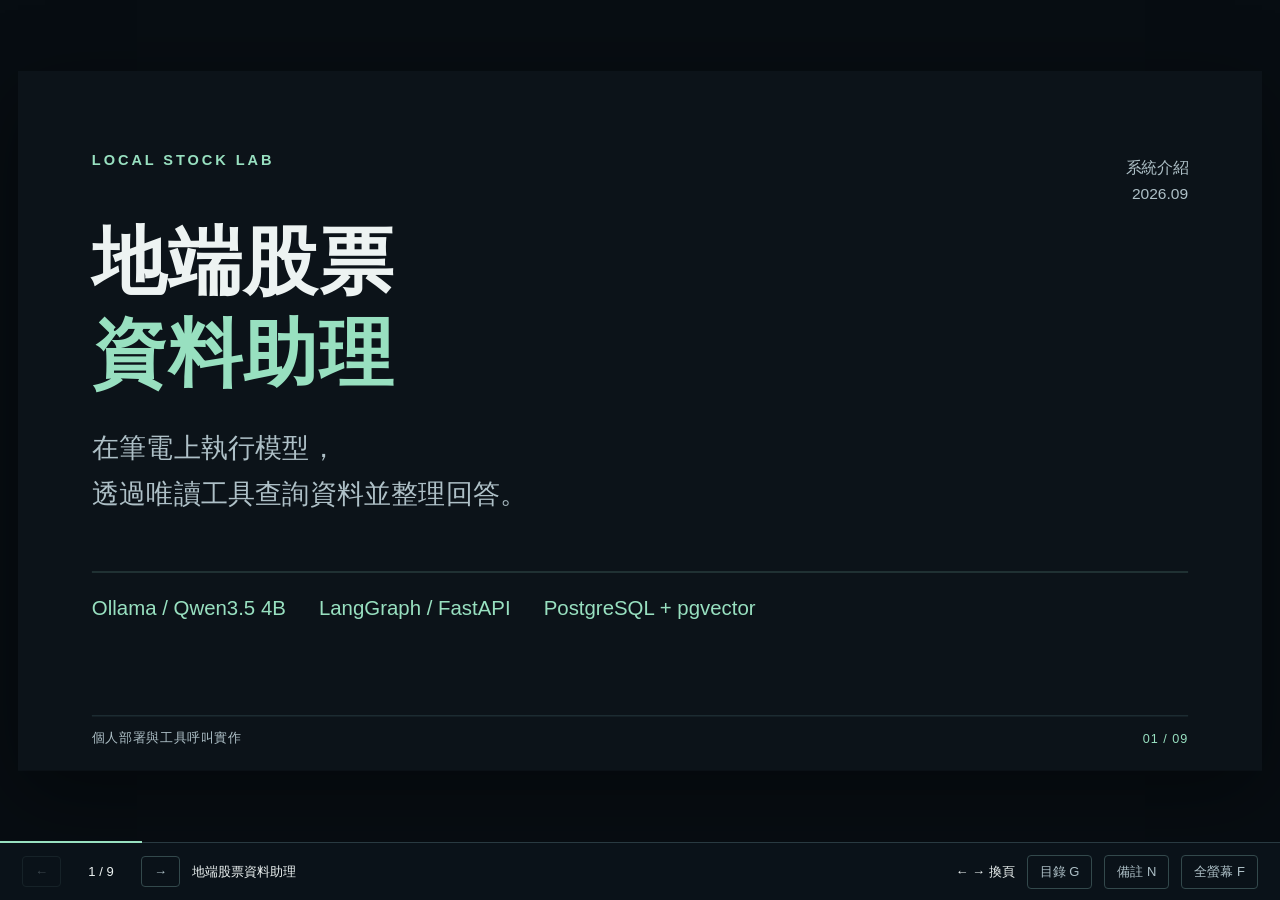
==== commit 70f86c6c: "Update system slides for LangGraph workflow" ====
--- a/assets/system-slides.html
+++ b/assets/system-slides.html
@@ -20,9 +20,9 @@
   <p class="kicker">LOCAL STOCK LAB</p><div class="edition">系統介紹<br>2026.09</div>
   <h1>地端股票<br><span class="accent">資料助理</span></h1>
   <p class="subtitle">在筆電上執行模型，<br>透過唯讀工具查詢資料並整理回答。</p>
-  <div class="stack"><span>Ollama / Qwen3.5 4B</span><span>Python / FastAPI</span><span>PostgreSQL + pgvector</span></div>
+  <div class="stack"><span>Ollama / Qwen3.5 4B</span><span>LangGraph / FastAPI</span><span>PostgreSQL + pgvector</span></div>
   <div class="footer"><span>個人部署與工具呼叫實作</span><span class="num">01 / 09</span></div>
-  <aside class="slide-note" data-source="README.md；docs/ARCHITECTURE.md">這個專案以我自己的股票資料為例，驗證在一般筆電上部署 LLM 並整合工具的完整流程。模型負責選擇工具與說明，查詢與數字計算由 Python 完成。這是個人實作驗證，企業上線經驗可以另外介紹。整份約5–7分鐘，現場 demo 另留2分鐘。</aside>
+  <aside class="slide-note" data-source="README.md；docs/LANGGRAPH.md">這個專案以我自己的股票資料為例，驗證在一般筆電上部署 LLM 並整合工具的完整流程。LangGraph 是可切換的執行路徑，預設啟動仍是 classic；現場先在 /api/status 確認 agent_engine。模型負責選擇工具與說明，查詢與數字計算由 Python 完成。整份約5–7分鐘，現場 demo 另留2分鐘。</aside>
 </section>
 
 <section class="slide" data-title="系統功能" aria-label="第2頁 系統功能">
@@ -30,53 +30,52 @@
   <table class="content"><thead><tr><th style="width:21%">功能</th><th style="width:45%">使用者問題</th><th>執行方式</th></tr></thead><tbody>
     <tr><td>行情查詢</td><td>台積電最近五個交易日的收盤價？</td><td>依代號與日期查詢</td></tr>
     <tr><td>期間比較</td><td>比較兩檔股票的期間價格變化</td><td>對齊共同交易日，再計算</td></tr>
-    <tr><td>新聞整理</td><td>搜尋記憶體相關新聞並摘要</td><td>關鍵字檢索，附來源 ID</td></tr>
+    <tr><td>新聞整理</td><td>聯發科有哪些相關新聞事件？</td><td>模型選檢索工具，附新聞 ID</td></tr>
     <tr><td>資料不足</td><td>查詢快照範圍以外的日期</td><td>回報缺漏，不替換日期</td></tr>
   </tbody></table>
   <div class="footer"><span>每題獨立對話；歷史快照資料</span><span class="num">02 / 09</span></div>
-  <aside class="slide-note" data-source="src/tools.py；src/agent.py">四個使用情境都透過同一套 agent loop 執行。除了這些功能，還有 find_stocks 可以把股票名稱轉成代號。新聞目前是關鍵字與股票標籤篩選；不要將它介紹為向量 RAG。介面保留工具名稱、參數、結果與耗時，方便核對。</aside>
+  <aside class="slide-note" data-source="src/tools.py；src/agent.py；docs/GRAPHRAG.md">新聞問句不一定使用圖譜。詢問公司與事件關係時，系統提示模型優先使用 search_news_graph；一般新聞問題仍可能使用關鍵字或向量搜尋。向量涵蓋全部 300 則新聞；圖譜只處理最新 30 則。介面顯示實際工具名稱、參數、結果與耗時。</aside>
 </section>
 
 <section class="slide" data-title="展示資料範圍" aria-label="第3頁 展示資料範圍">
   <h2>展示資料範圍</h2><p class="lead">這份 Demo 使用有限的本機市場資料快照。</p>
   <div class="two content"><div class="rule"><h3>可查股票</h3><p class="body">2002 中鋼　2303 聯電<br>2330 台積電　2337 旺宏<br>2344 華邦電　2408 南亞科<br>2454 聯發科　8046 南電</p></div>
-  <div class="rule"><h3>資料內容</h3><p class="body">989 筆歷史行情<br>300 則新聞<br>行情截止 2026-09-21</p></div></div>
+  <div class="rule"><h3>資料內容</h3><p class="body">989 筆歷史行情<br>300 則新聞；全數有向量<br>8 則有圖譜關係證據</p></div></div>
   <p class="guard-note">例如 0050 尚未匯入。系統會先查核標的，再清楚回報資料缺漏。</p>
-  <div class="footer"><span>本機 PostgreSQL + pgvector；新聞目前使用關鍵字查詢</span><span class="num">03 / 09</span></div>
-  <aside class="slide-note" data-source="scripts/setup-postgres.py；scripts/verify_postgres.py；src/agent.py">這頁交代 demo 的資料範圍，避免將有限快照誤認為全市場或即時資料。使用者詢問不存在的 0050 時，程式會用 find_stocks 查核後明確回覆尚未匯入，而不是讓模型猜測。資料庫部署在本機 PostgreSQL 17，pgvector 已啟用，但新聞還沒有可驗證的 embedding，所以仍採關鍵字搜尋。</aside>
+  <div class="footer"><span>行情截止 2026-09-21；圖譜仍只涵蓋部分快照</span><span class="num">03 / 09</span></div>
+  <aside class="slide-note" data-source="scripts/setup-postgres.py；scripts/verify_postgres.py；docs/GRAPHRAG.md">這頁交代 demo 的資料範圍，避免將有限快照誤認為全市場或即時資料。使用者詢問不存在的 0050 時，程式會用 find_stocks 查核後明確回覆尚未匯入。資料庫部署在本機 PostgreSQL 17；300 則新聞全部建立向量，最新 30 則經過圖譜抽取，其中 8 則有通過原文檢查的關係。</aside>
 </section>
 
 <section class="slide" data-title="系統架構" aria-label="第4頁 系統架構">
-  <h2>系統架構</h2><p class="lead">模型選工具，程式執行查詢，再把結果交回模型。</p>
-  <div class="flow" role="img" aria-label="網頁介面經由 Python Agent 呼叫 Ollama，Agent 驗證並執行 PostgreSQL 工具；查詢結果回到模型，再回傳回答至介面">
+  <h2>系統架構</h2><p class="lead">LangGraph 明確串起模型、唯讀工具與回答驗證節點。</p>
+  <div class="flow" role="img" aria-label="網頁介面經由 LangGraph Agent 呼叫 Ollama，Agent 驗證並執行 PostgreSQL 工具；查詢結果回到模型，再經驗證節點回傳回答至介面">
     <div class="node"><strong>網頁介面</strong><span>問題、回答、工具紀錄</span></div><span class="arrow">↔</span>
-    <div class="node"><strong>Python Agent</strong><span>FastAPI / 訊息迴圈</span></div><span class="arrow">↔</span>
+    <div class="node"><strong>LangGraph Agent</strong><span>模型 → 工具 → 驗證</span></div><span class="arrow">↔</span>
     <div class="node"><strong>Ollama</strong><span>Qwen3.5 4B · Q4_K_M</span></div>
   </div>
-  <div class="tool-branch"><div class="connector">↕</div><strong>唯讀工具 ↔ PostgreSQL</strong><span>Agent 驗證參數，再執行查詢</span></div>
-  <div class="flow-notes"><p>網頁與模型服務皆綁定 localhost<br>程式使用本機唯讀資料庫帳號</p><p>每次查詢最多 5 輪<br>介面即時顯示工具事件</p></div>
+  <div class="tool-branch"><div class="connector">↕</div><strong>唯讀工具 ↔ PostgreSQL</strong><span>行情、新聞、向量與圖譜查詢</span></div>
+  <div class="flow-notes"><p>網頁與模型服務皆綁定 localhost<br>程式使用本機唯讀資料庫帳號</p><p>每次查詢最多 5 輪<br>可切回原有 classic 執行路徑</p></div>
   <div class="footer"><span>最終回答整段顯示；工具事件透過 NDJSON 傳遞</span><span class="num">04 / 09</span></div>
-  <aside class="slide-note" data-source="src/app.py；src/agent.py；src/postgres_tools.py；scripts/start.ps1">模型不直接存取資料庫。它回傳工具名稱與 JSON 參數，Python 決定是否允許執行，再透過固定 SQL 查本機 PostgreSQL。role=tool 的結果加入訊息後，才交回模型產生回答。Ollama 的雲端功能已關閉。這裡沒有導入額外 agent 框架，目的是直接掌握訊息、工具和停止條件。</aside>
-</section>
-
-<section class="slide" data-title="一次工具呼叫的流程" aria-label="第5頁 一次工具呼叫的流程">
-  <h2>一次工具呼叫的流程</h2><p class="question">「比較 2330 和 2303 在指定期間的價格變化。」</p>
+  <aside class="slide-note" data-source="src/langgraph_agent.py；src/app.py；docs/LANGGRAPH.md">LangGraph 的 precheck、model、tools、verify 節點定義於程式中；模型透過 LangChain Ollama adapter 呼叫工具，但不能直接存取資料庫。Python 白名單驗證工具名稱與參數，固定 SQL 查本機 PostgreSQL。查詢結果加入訊息後交回模型；驗證節點檢查工具使用、比較結果與新聞 ID。此路徑可用 -Engine langgraph 啟動，預設 classic 保留。未實作持久化 checkpoint 或跨請求記憶。</aside>
+</section>
+
+<section class="slide" data-title="新聞 GraphRAG 流程" aria-label="第5頁 新聞 GraphRAG 流程">
+  <h2>新聞 GraphRAG 流程</h2><p class="question">「聯發科最近有哪些新聞事件？」</p>
   <div class="tool-demo">
-    <div><div class="code-label">模型回傳工具名稱與參數</div><pre><span class="accent">compare_stocks</span>({
-  "tickers": ["2330", "2303"],
-  "start_date": "2026-09-01",
-  "end_date": "2026-09-21"
+    <div><div class="code-label">模型選擇圖譜工具</div><pre><span class="accent">search_news_graph</span>({
+  "keyword": "聯發科",
+  "limit": 5
 })</pre></div>
-    <ol class="steps"><li>驗證代號、日期與工具白名單</li><li>查出兩檔股票的共同交易日</li><li>用首尾收盤價計算價格變化</li><li>模型依工具結果整理回答</li></ol>
+    <ol class="steps"><li>本機模型預先抽取新聞關係</li><li>PostgreSQL 保存實體與原文證據</li><li>工具查詢直接關係及新聞 ID</li><li>模型依查詢結果回答並附來源</li></ol>
   </div>
-  <p class="formula"><span class="accent">價格變動 %</span> =（期末收盤價 ÷ 期初收盤價 − 1）× 100</p>
-  <div class="footer"><span>價格還原方式未驗證；結果不代表含息總報酬</span><span class="num">05 / 09</span></div>
-  <aside class="slide-note" data-source="src/tools.py：compare_stocks；src/agent.py">共同交易日很重要，否則可能拿不同日期比較。開發時曾發現模型誤用最近五筆行情代表整個指定期間，因此對部分價格比較問句加入檢查：若沒有使用 compare_stocks，就要求修正。這項規則有明確的語句涵蓋範圍，不能宣稱所有問法都已驗證。</aside>
+  <p class="formula">實測：<span class="accent">300 則向量索引</span>；8 則產出 31 條原文證據</p>
+  <div class="footer"><span>關係問句優先查圖譜；其他新聞問句可能改用關鍵字或向量</span><span class="num">05 / 09</span></div>
+  <aside class="slide-note" data-source="docs/GRAPHRAG.md；src/agent.py；src/postgres_tools.py">這是已實測成功的問句，模型呼叫 search_news_graph 兩次，最後附新聞 ID 與日期，總耗時 12.08 秒。新聞抽取時會驗證引用片段確實出現在原文，仍需人工判斷關係解讀是否正確。圖譜目前只查直接關係；沒有命中時可改用關鍵字搜尋。模型會自行選擇工具，不保證每個新聞問題都走圖譜。</aside>
 </section>
 
 <section class="slide" data-title="執行限制與回答檢查" aria-label="第6頁 執行限制與回答檢查">
   <h2>執行限制與回答檢查</h2><p class="lead">把可控的查詢規則放在程式中，保留核對依據。</p>
-  <div class="two content"><div class="rule"><h3>工具執行</h3><ul class="checks"><li><strong>4 個工具白名單</strong>，使用固定參數化 SQL</li><li>PostgreSQL 唯讀帳號與交易</li><li>限制日期、筆數與工具呼叫輪數</li><li>一次只處理一個問題</li></ul></div>
+  <div class="two content"><div class="rule"><h3>工具執行</h3><ul class="checks"><li><strong>6 個工具白名單</strong>，使用固定查詢</li><li>PostgreSQL 唯讀帳號與交易</li><li>限制日期、筆數與工具呼叫輪數</li><li>一次只處理一個問題</li></ul></div>
   <div class="rule"><h3>回答完整性</h3><ul class="checks"><li>期間比較需取得比較工具結果</li><li>新聞摘要需包含來源 ID</li><li>缺漏時要求模型修正，超限即停止</li><li>保留工具結果供人工核對</li></ul></div></div>
   <p class="guard-note">這些檢查有助於攔截特定錯誤；來源正確性與摘要語意仍需核對。</p>
   <div class="footer"><span>新聞視為不可信資料；提示詞約束不是完整的注入防護</span><span class="num">06 / 09</span></div>
@@ -92,32 +91,32 @@
     <div class="bar-row"><span>資料不足</span><div class="bar-track"><div class="bar-fill" style="width:40%"></div></div><span class="bar-value">3.20 秒</span></div>
     <div class="axis"><span>0</span><span>8 秒</span></div>
   </div><p class="results-note">2026-09-23 PostgreSQL 單次觀察值<br>非平均值、P95 或多使用者負載結果</p></div>
-  <div><div class="metric"><strong>100%</strong><span>GPU 載入</span><p>模型載入約 3.3 GB；上下文 8,192 tokens</p></div><div class="metric"><strong>30</strong><span>項自動測試通過</span><p>工具、日期計算、錯誤與迴圈控制</p></div><div class="metric"><strong>4</strong><span>個真模型案例</span><p>行情、比較、新聞與資料不足皆呼叫預期工具</p></div></div></div>
+  <div><div class="metric"><strong>100%</strong><span>GPU 載入</span><p>模型載入約 3.3 GB；上下文 8,192 tokens</p></div><div class="metric"><strong>37</strong><span>項自動測試通過</span><p>含 LangGraph 工具路由與驗證</p></div><div class="metric"><strong>2.57</strong><span>秒</span><p>另一次 LangGraph + PostgreSQL 行情查詢</p></div></div></div>
   <div class="footer"><span>資料來源：本機測試紀錄；Ollama 0.34.2</span><span class="num">07 / 09</span></div>
-  <aside class="slide-note" data-source="docs/VALIDATION.md；docs/local-results/smoke-results.json">新版模型四個案例共17.26秒，舊版同四例約17.08秒，總耗時相近；新聞案例由舊版4.54秒變為新版6.20秒。這些都是單次觀察值，不代表穩定效能或品質排名。兩個版本的四例都使用預期工具；新聞摘要仍需要人工核對內容。Qwen3.5 模型檔約3.4 GB，載入時 Ollama 顯示全部位於 GPU。30項自動測試驗證工具與 agent 程式邏輯，不等於測試模型回答正確率。</aside>
+  <aside class="slide-note" data-source="docs/VALIDATION.md；docs/LANGGRAPH.md；tests/test_langgraph_agent.py">圖中四個案例是加入 LangGraph 前的單次量測，右側 2.57 秒是暖機後另一次 LangGraph + PostgreSQL 行情查詢，不能直接比較框架速度。所有數字不代表穩定效能或品質排名。Qwen3.5 模型檔約3.4 GB，載入時 Ollama 顯示全部位於 GPU。37 項自動測試驗證程式邏輯，不等於測試模型回答正確率。</aside>
 </section>
 
 <section class="slide" data-title="現場展示" aria-label="第8頁 現場展示">
   <h2>現場展示</h2><p class="lead">先看答案，再展開工具結果核對。</p>
   <div class="demo-list"><div class="demo-item"><span class="index">01</span><h3>查行情</h3><div><p>「台積電最近五個交易日的收盤價？」</p><small>核對代號、五筆資料與截止日期</small></div></div>
   <div class="demo-item"><span class="index">02</span><h3>比較價格</h3><div><p>「比較 2330 和 2303 的期間價格變化。」</p><small>查看共同交易日與程式計算結果</small></div></div>
-  <div class="demo-item"><span class="index">03</span><h3>資料不足</h3><div><p>「查詢 2330 在 2030-01-01 的收盤價。」</p><small>確認沒有拿其他日期代替</small></div></div></div>
-  <div class="demo-actions"><a class="primary" href="http://127.0.0.1:8765/" target="_blank" rel="noopener">開啟本機 Demo ↗</a><button id="copy-question" type="button">複製比較題目</button><span id="copy-status" class="status-message" aria-live="polite">先以 start-demo.cmd 啟動服務</span></div>
-  <div class="footer"><span>時間足夠時，再展示新聞摘要與來源完整性檢查</span><span class="num">08 / 09</span></div>
-  <aside class="slide-note" data-source="docs/DEMO.md；assets/app.js">可從這頁開啟已啟動的 demo。示範先跑查行情，再比較，最後展示資料不足。不要只講回答正確，請展開工具結果讓面試官看到模型實際使用的資料。若服務發生問題，本機 docs/local-results/demo-backup.html 保存先前實測結果；使用時明確說明是備援紀錄。回到投影片後按右鍵方向鍵繼續。</aside>
+  <div class="demo-item"><span class="index">03</span><h3>新聞關聯</h3><div><p>「聯發科最近有哪些新聞事件？」</p><small>查看 search_news_graph 與原文證據</small></div></div></div>
+  <div class="demo-actions"><a class="primary" href="http://127.0.0.1:8765/" target="_blank" rel="noopener">開啟本機 Demo ↗</a><button id="copy-question" type="button">複製圖譜題目</button><span id="copy-status" class="status-message" aria-live="polite">先以 start-demo.cmd 啟動服務</span></div>
+  <div class="footer"><span>圖譜只涵蓋部分新聞；現場以右側工具紀錄確認實際路徑</span><span class="num">08 / 09</span></div>
+  <aside class="slide-note" data-source="docs/DEMO.md；assets/app.js；docs/GRAPHRAG.md">可從這頁開啟已啟動的 demo。示範先跑查行情，再比較，最後問新聞關聯並展開工具紀錄。圖譜提問使用實測成功的聯發科案例；如果模型改選其他工具，應依現場紀錄如實說明。資料不足案例仍可作為備用展示。若服務發生問題，本機 docs/local-results/demo-backup.html 保存先前實測結果；使用時明確說明是備援紀錄。</aside>
 </section>
 
 <section class="slide" data-title="目前範圍與後續擴充" aria-label="第9頁 目前範圍與後續擴充">
   <h2>目前範圍與後續擴充</h2><p class="lead">保留工具介面，逐步擴充資料與部署能力。</p>
   <table class="content roadmap"><thead><tr><th style="width:19%">面向</th><th style="width:39%">目前實作</th><th>後續方向</th></tr></thead><tbody>
     <tr><td>資料</td><td>本機 PostgreSQL + pgvector</td><td>資料更新排程與快照版本管理</td></tr>
-    <tr><td>檢索</td><td>pgvector 已啟用；檢索仍採關鍵字</td><td>確認 embedding 模型，再接向量 RAG</td></tr>
-    <tr><td>品質</td><td>固定案例與有限規則檢查</td><td>擴充評估集，檢查摘要與引用語意</td></tr>
+    <tr><td>檢索</td><td>關鍵字＋300 則向量＋新聞圖譜</td><td>擴大圖譜，改善實體合併與多跳查詢</td></tr>
+    <tr><td>Agent</td><td>LangGraph 節點與可切換執行路徑</td><td>評估集、checkpoint 與人工審核</td></tr>
     <tr><td>部署</td><td>單人、localhost、唯讀工具</td><td>登入、資料權限、稽核與負載測試</td></tr>
   </tbody></table>
   <p class="closing">這個專案驗證了本地推論與工具整合的完整流程。</p>
   <div class="footer"><span>原始碼：github.com/zunmatched/ollama_test</span><span class="num">09 / 09</span></div>
-  <aside class="slide-note" data-source="README.md；docs/POSTGRES.md">本機 PostgreSQL 資料層已完成；下一步依需求補資料更新排程、資料新鮮度與權限管理。原始新聞雖有1024維向量，但還沒確認使用的 embedding 模型，不能直接混用。正式多人服務也需要排隊、監控和容量規劃。這份 demo 沒有宣稱即時行情、模型微調或企業級部署已完成。</aside>
+  <aside class="slide-note" data-source="README.md；docs/POSTGRES.md；docs/GRAPHRAG.md；docs/LANGGRAPH.md">本機 PostgreSQL 資料層已完成。向量使用本機 qwen3-embedding:0.6b 模型；原始資料庫來源不明的向量沒有混用。LangGraph 執行路徑已實作且能切換，尚無 checkpoint 或人工審核。新聞圖譜只查直接關係，模型抽取仍需核對語意。正式多人服務還需要資料更新、權限管理、監控和容量規劃。</aside>
 </section>
 
 </div></div></main>
@@ -190,9 +189,9 @@
     else if(event.key.toLowerCase() === 'f') fullscreen();
   });
   byId('copy-question').addEventListener('click', async () => {
-    const text = '比較 2330 和 2303 在 2026-09-01 至 2026-09-21 的價格變動百分比。';
+    const text = '聯發科最近有哪些新聞事件？請查新聞圖譜並附原文證據。';
     try {await navigator.clipboard.writeText(text); byId('copy-status').textContent = '已複製，可貼到 Demo 問題欄';}
-    catch {byId('copy-status').textContent = '請使用 Demo 內的「比較價格」按鈕';}
+    catch {byId('copy-status').textContent = '請使用 Demo 內的「新聞關聯」按鈕';}
   });
   window.addEventListener('resize', resize);
   window.addEventListener('hashchange', () => {const match = location.hash.match(/^#slide-(\d+)$/); if(match) show(Number(match[1])-1,false);});
